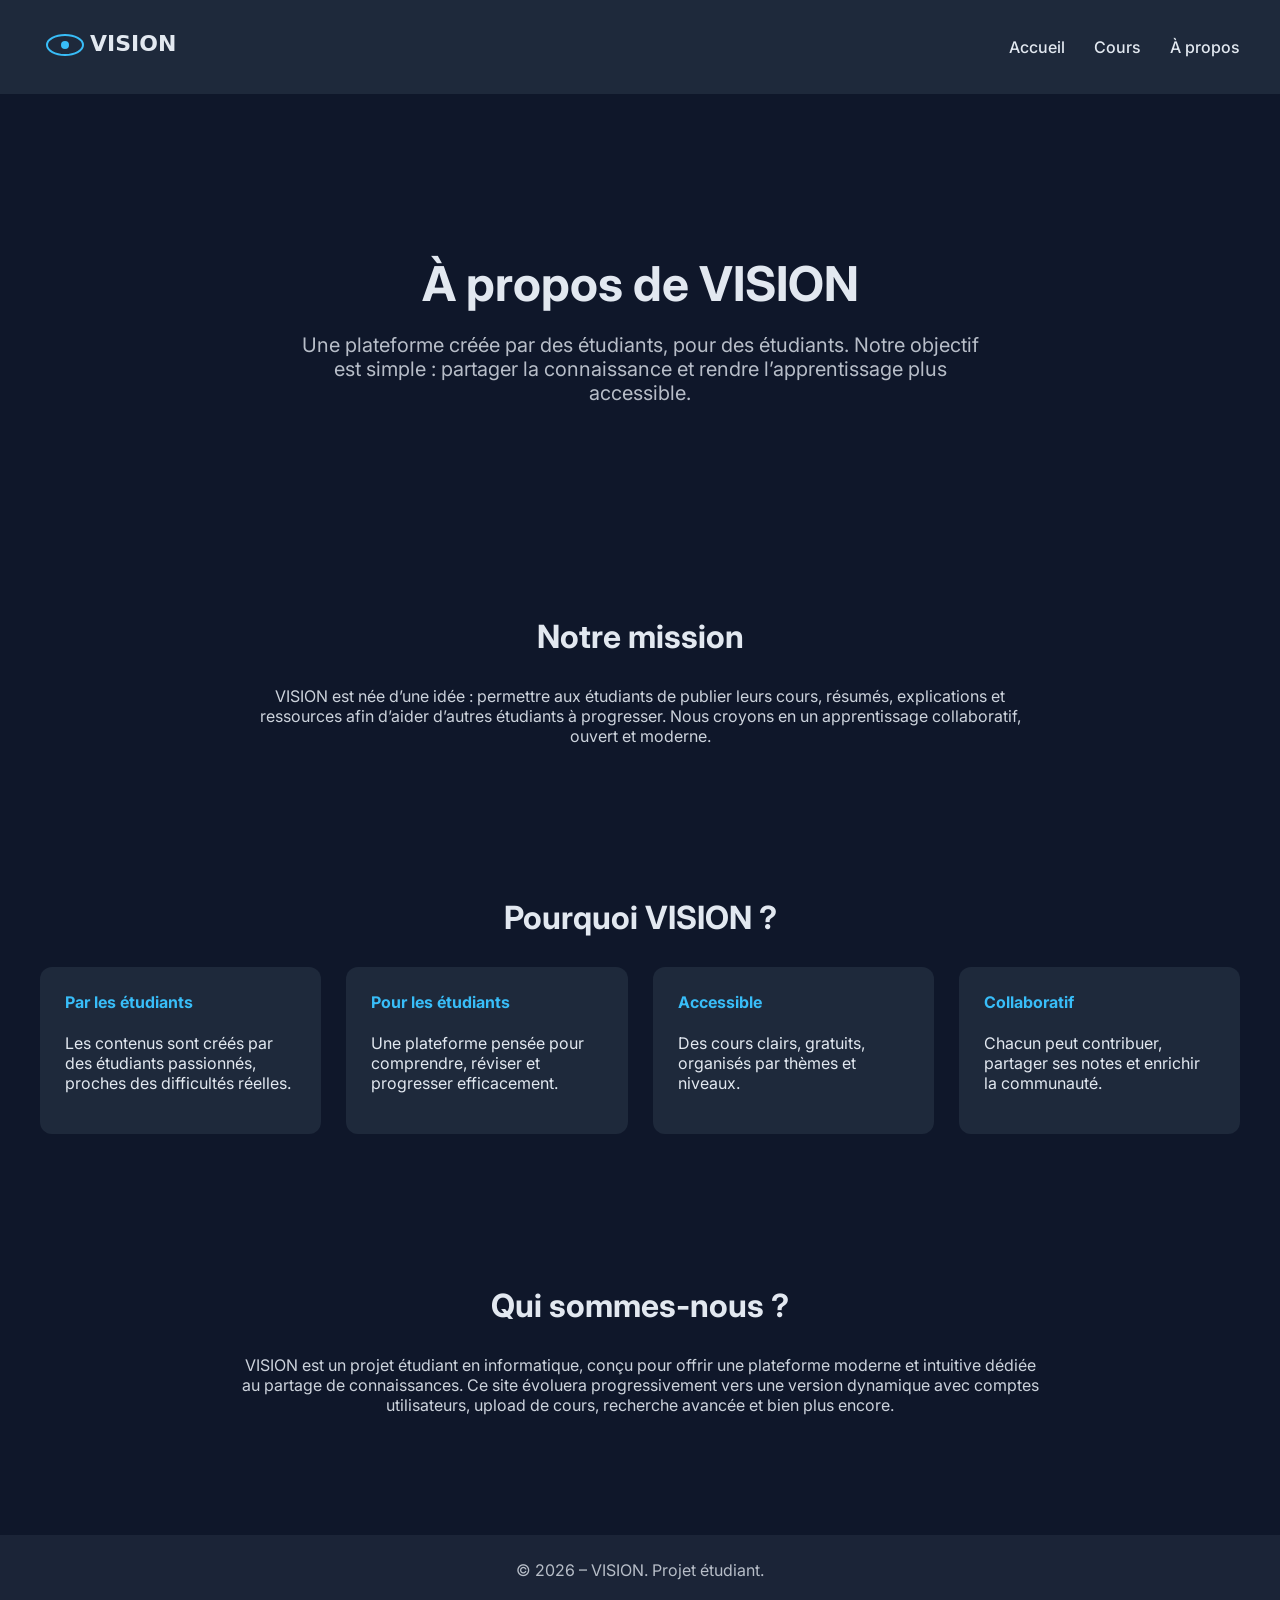
==== about.html @ dee1401d "Update V1.0" ====
<!DOCTYPE html>
<html lang="fr">
<head>
    <meta charset="UTF-8">
    <meta name="viewport" content="width=device-width, initial-scale=1.0">
    <title>À propos – VISION</title>

    <!-- Google Fonts -->
    <link href="https://fonts.googleapis.com/css2?family=Inter:wght@300;400;600;700&display=swap" rel="stylesheet">

    <!-- CSS global -->
    <link rel="stylesheet" href="css/style.css">
</head>

<body>

    <header>
        <div class="logo">
            <img src="img/logo-vision.svg" alt="Logo VISION">
        </div>
        <nav>
            <a href="index.html">Accueil</a>
            <a href="cours.html">Cours</a>
            <a href="about.html">À propos</a>
        </nav>
    </header>

    <section class="hero">
        <h2>À propos de VISION</h2>
        <p>
            Une plateforme créée par des étudiants, pour des étudiants.
            Notre objectif est simple : partager la connaissance et rendre l’apprentissage plus accessible.
        </p>
    </section>

    <section class="categories">
        <h3>Notre mission</h3>
        <p style="max-width: 800px; margin: auto; text-align: center; opacity: 0.9;">
            VISION est née d’une idée : permettre aux étudiants de publier leurs cours, résumés,
            explications et ressources afin d’aider d’autres étudiants à progresser.
            Nous croyons en un apprentissage collaboratif, ouvert et moderne.
        </p>
    </section>

    <section class="categories">
        <h3>Pourquoi VISION ?</h3>

        <div class="grid">
            <div class="card">
                <h4>Par les étudiants</h4>
                <p>Les contenus sont créés par des étudiants passionnés, proches des difficultés réelles.</p>
            </div>

            <div class="card">
                <h4>Pour les étudiants</h4>
                <p>Une plateforme pensée pour comprendre, réviser et progresser efficacement.</p>
            </div>

            <div class="card">
                <h4>Accessible</h4>
                <p>Des cours clairs, gratuits, organisés par thèmes et niveaux.</p>
            </div>

            <div class="card">
                <h4>Collaboratif</h4>
                <p>Chacun peut contribuer, partager ses notes et enrichir la communauté.</p>
            </div>
        </div>
    </section>

    <section class="categories">
        <h3>Qui sommes-nous ?</h3>
        <p style="max-width: 800px; margin: auto; text-align: center; opacity: 0.9;">
            VISION est un projet étudiant en informatique, conçu pour offrir une plateforme moderne
            et intuitive dédiée au partage de connaissances.  
            Ce site évoluera progressivement vers une version dynamique avec comptes utilisateurs,
            upload de cours, recherche avancée et bien plus encore.
        </p>
    </section>

    <footer>
        © 2026 – VISION. Projet étudiant.
    </footer>

</body>
</html>
---- css/style.css ----
body {
    margin: 0;
    font-family: 'Inter', sans-serif;
    background-color: #0f172a;
    color: #e2e8f0;
}

/* HEADER */
header {
    display: flex;
    justify-content: space-between;
    align-items: center;
    padding: 20px 40px;
    background-color: #1e293b;
    position: sticky;
    top: 0;
}

header h1 {
    margin: 0;
    font-size: 28px;
    font-weight: 700;
    color: #38bdf8;
}

nav a {
    margin-left: 25px;
    text-decoration: none;
    color: #e2e8f0;
    font-weight: 500;
}

nav a:hover {
    color: #38bdf8;
}

/* HERO */
.hero {
    text-align: center;
    padding: 120px 20px;
}

.hero h2 {
    font-size: 48px;
    margin-bottom: 20px;
    font-weight: 700;
}

.hero p {
    font-size: 20px;
    max-width: 700px;
    margin: auto;
    opacity: 0.8;
}

/* CATEGORIES */
.categories {
    padding: 60px 40px;
}

.categories h3 {
    font-size: 32px;
    margin-bottom: 30px;
    text-align: center;
}

.grid {
    display: grid;
    grid-template-columns: repeat(auto-fit, minmax(250px, 1fr));
    gap: 25px;
}

.card {
    background-color: #1e293b;
    padding: 25px;
    border-radius: 12px;
    transition: 0.2s;
    cursor: pointer;
}

.card:hover {
    transform: translateY(-5px);
    background-color: #334155;
}

.card h4 {
    margin-top: 0;
    color: #38bdf8;
}

/* FOOTER */
footer {
    text-align: center;
    padding: 25px;
    margin-top: 60px;
    background-color: #1e293b;
    opacity: 0.8;
}
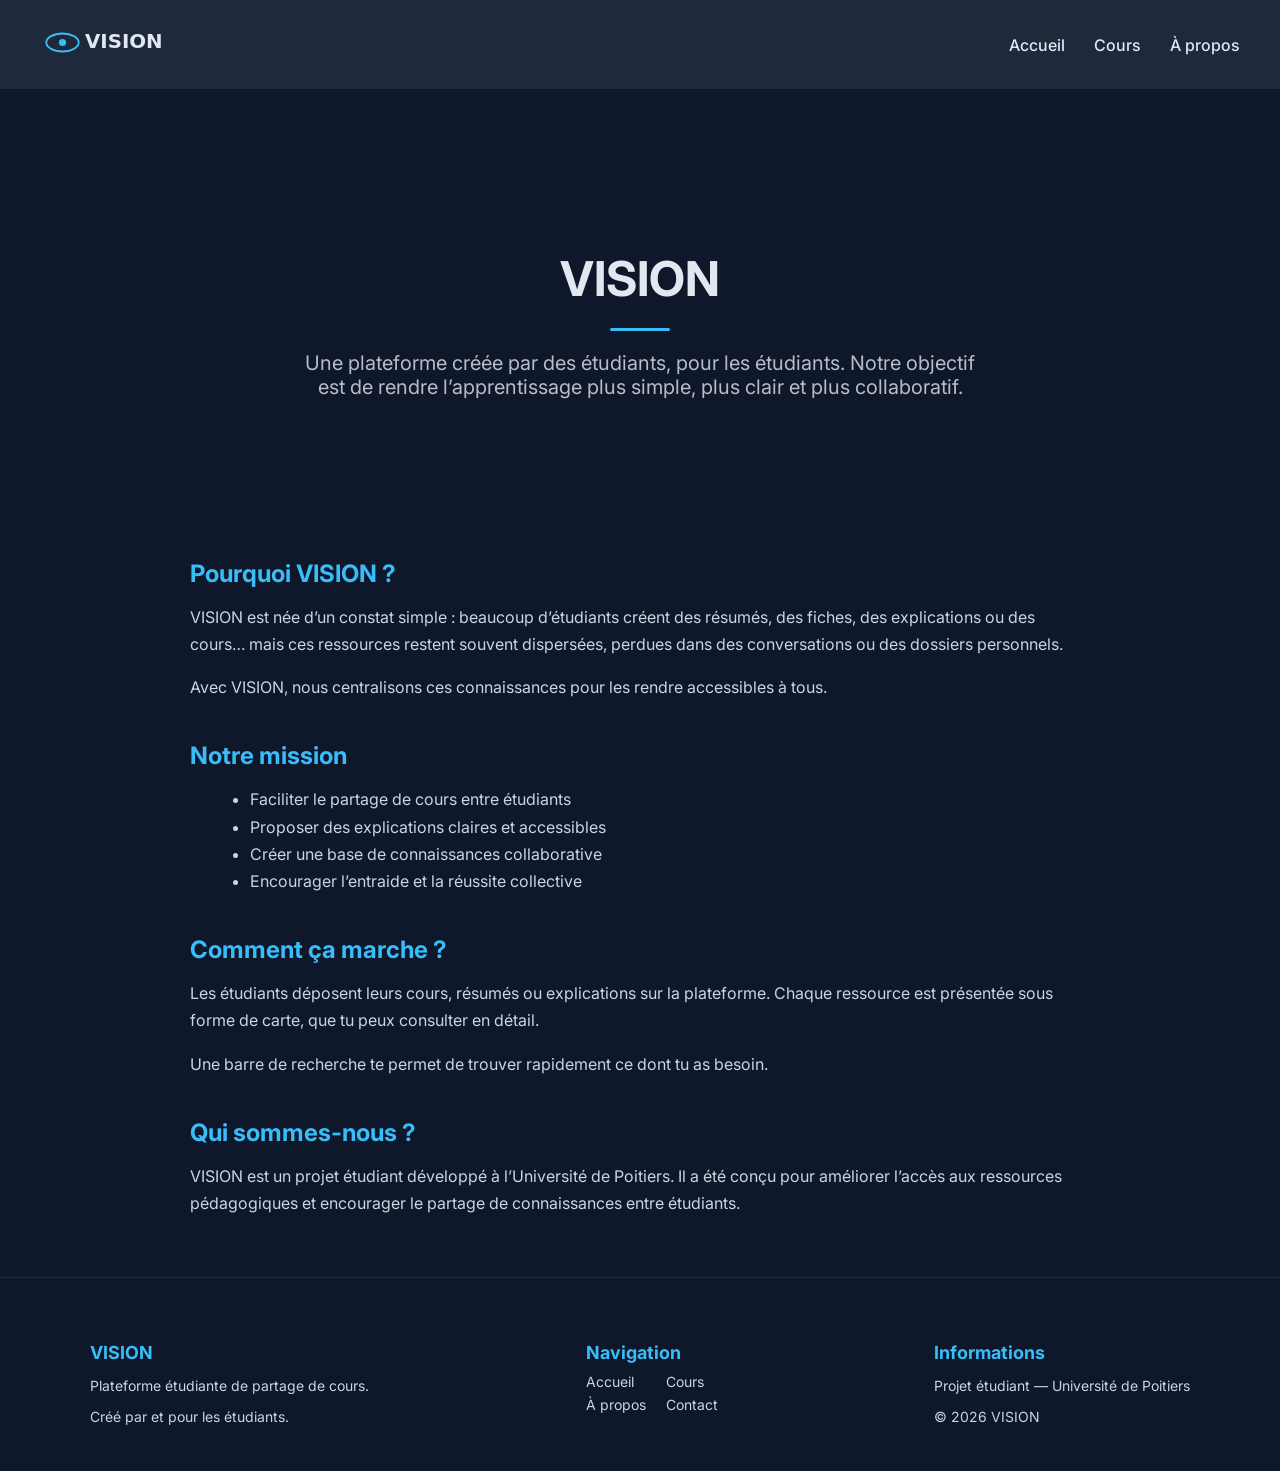
==== commit c4f97ff5: "Update V1.3" ====
--- a/about.html
+++ b/about.html
@@ -3,12 +3,10 @@
 <head>
     <meta charset="UTF-8">
     <meta name="viewport" content="width=device-width, initial-scale=1.0">
+    <link rel="icon" type="image/x-icon" href="img/favicon.ico">
     <title>À propos – VISION</title>
 
-    <!-- Google Fonts -->
     <link href="https://fonts.googleapis.com/css2?family=Inter:wght@300;400;600;700&display=swap" rel="stylesheet">
-
-    <!-- CSS global -->
     <link rel="stylesheet" href="css/style.css">
 </head>
 
@@ -16,70 +14,90 @@
 
     <header>
         <div class="logo">
-            <img src="img/logo-vision.svg" alt="Logo VISION">
+            <img src="img/logo-vision.svg" alt="Logo VISION" height="45">
         </div>
         <nav>
             <a href="index.html">Accueil</a>
             <a href="cours.html">Cours</a>
-            <a href="about.html">À propos</a>
+            <a href="about.html" class="active">À propos</a>
         </nav>
     </header>
 
     <section class="hero">
-        <h2>À propos de VISION</h2>
+        <h2>VISION</h2>
+        <div class="separator"></div>
         <p>
-            Une plateforme créée par des étudiants, pour des étudiants.
-            Notre objectif est simple : partager la connaissance et rendre l’apprentissage plus accessible.
+            Une plateforme créée par des étudiants, pour les étudiants.  
+            Notre objectif est de rendre l’apprentissage plus simple, plus clair et plus collaboratif.
         </p>
     </section>
 
-    <section class="categories">
-        <h3>Notre mission</h3>
-        <p style="max-width: 800px; margin: auto; text-align: center; opacity: 0.9;">
-            VISION est née d’une idée : permettre aux étudiants de publier leurs cours, résumés,
-            explications et ressources afin d’aider d’autres étudiants à progresser.
-            Nous croyons en un apprentissage collaboratif, ouvert et moderne.
+    <section class="about-section">
+        <h3>Pourquoi VISION ?</h3>
+        <p>
+            VISION est née d’un constat simple : beaucoup d’étudiants créent des résumés, des fiches,
+            des explications ou des cours… mais ces ressources restent souvent dispersées, perdues
+            dans des conversations ou des dossiers personnels.
+        </p>
+        <p>
+            Avec VISION, nous centralisons ces connaissances pour les rendre accessibles à tous.
         </p>
     </section>
 
-    <section class="categories">
-        <h3>Pourquoi VISION ?</h3>
-
-        <div class="grid">
-            <div class="card">
-                <h4>Par les étudiants</h4>
-                <p>Les contenus sont créés par des étudiants passionnés, proches des difficultés réelles.</p>
-            </div>
-
-            <div class="card">
-                <h4>Pour les étudiants</h4>
-                <p>Une plateforme pensée pour comprendre, réviser et progresser efficacement.</p>
-            </div>
-
-            <div class="card">
-                <h4>Accessible</h4>
-                <p>Des cours clairs, gratuits, organisés par thèmes et niveaux.</p>
-            </div>
-
-            <div class="card">
-                <h4>Collaboratif</h4>
-                <p>Chacun peut contribuer, partager ses notes et enrichir la communauté.</p>
-            </div>
-        </div>
+    <section class="about-section">
+        <h3>Notre mission</h3>
+        <ul>
+            <li>Faciliter le partage de cours entre étudiants</li>
+            <li>Proposer des explications claires et accessibles</li>
+            <li>Créer une base de connaissances collaborative</li>
+            <li>Encourager l’entraide et la réussite collective</li>
+        </ul>
     </section>
 
-    <section class="categories">
+    <section class="about-section">
+        <h3>Comment ça marche ?</h3>
+        <p>
+            Les étudiants déposent leurs cours, résumés ou explications sur la plateforme.
+            Chaque ressource est présentée sous forme de carte, que tu peux consulter en détail.
+        </p>
+        <p>
+            Une barre de recherche te permet de trouver rapidement ce dont tu as besoin.
+        </p>
+    </section>
+
+    <section class="about-section">
         <h3>Qui sommes-nous ?</h3>
-        <p style="max-width: 800px; margin: auto; text-align: center; opacity: 0.9;">
-            VISION est un projet étudiant en informatique, conçu pour offrir une plateforme moderne
-            et intuitive dédiée au partage de connaissances.  
-            Ce site évoluera progressivement vers une version dynamique avec comptes utilisateurs,
-            upload de cours, recherche avancée et bien plus encore.
+        <p>
+            VISION est un projet étudiant développé à l’Université de Poitiers.
+            Il a été conçu pour améliorer l’accès aux ressources pédagogiques
+            et encourager le partage de connaissances entre étudiants.
         </p>
     </section>
 
     <footer>
-        © 2026 – VISION. Projet étudiant.
+        <div class="footer-content">
+            <div class="footer-section">
+                <h4>VISION</h4>
+                <p>Plateforme étudiante de partage de cours.</p>
+                <p>Créé par et pour les étudiants.</p>
+            </div>
+
+            <div class="footer-section">
+                <h4>Navigation</h4>
+                <div class="footer-nav-grid">
+                    <a href="index.html">Accueil</a>
+                    <a href="cours.html">Cours</a>
+                    <a href="about.html">À propos</a>
+                    <a href="contact.html">Contact</a>
+                </div>
+            </div>
+
+            <div class="footer-section">
+                <h4>Informations</h4>
+                <p>Projet étudiant — Université de Poitiers</p>
+                <p>© 2026 VISION</p>
+            </div>
+        </div>
     </footer>
 
 </body>
--- a/css/style.css
+++ b/css/style.css
@@ -5,7 +5,7 @@
     color: #e2e8f0;
 }
 
-/* HEADER */
+/* PARTIE HEADER */
 header {
     display: flex;
     justify-content: space-between;
@@ -34,7 +34,7 @@
     color: #38bdf8;
 }
 
-/* HERO */
+/* PARTIE HERO */
 .hero {
     text-align: center;
     padding: 120px 20px;
@@ -53,12 +53,12 @@
     opacity: 0.8;
 }
 
-/* CATEGORIES */
-.categories {
+/* PARTIE THEMES */
+.themes {
     padding: 60px 40px;
 }
 
-.categories h3 {
+.themes h3 {
     font-size: 32px;
     margin-bottom: 30px;
     text-align: center;
@@ -88,11 +88,148 @@
     color: #38bdf8;
 }
 
-/* FOOTER */
+/* PARTIE FOOTER */
 footer {
-    text-align: center;
-    padding: 25px;
+    background: #0f172a;
+    padding: 40px 20px;
     margin-top: 60px;
-    background-color: #1e293b;
-    opacity: 0.8;
+    border-top: 1px solid #1e293b;
+}
+
+.footer-content {
+    max-width: 1100px;
+    margin: auto;
+    display: flex;
+    justify-content: space-between;
+    flex-wrap: wrap;
+    gap: 40px;
+}
+
+.footer-section h4 {
+    margin-bottom: 10px;
+    font-size: 18px;
+    color: #38bdf8;
+}
+
+.footer-section p,
+.footer-section a {
+    color: #cbd5e1;
+    font-size: 14px;
+    text-decoration: none;
+    display: block;
+    margin-bottom: 6px;
+}
+
+.footer-section a:hover {
+    color: #38bdf8;
+}
+.footer-nav-grid {
+    display: grid;
+    grid-template-columns: repeat(2, auto);
+    gap: 6px 20px; /* espace vertical et horizontal */
+}
+
+.footer-nav-grid a {
+    margin: 0; /* on enlève le margin-bottom des liens */
+}
+
+/* PARTIE CONTACT */
+
+.contact-form {
+    display: flex;
+    flex-direction: column;
+    gap: 18px;
+}
+
+.contact-form label {
+    font-size: 14px;
+    color: #94a3b8;
+}
+
+.contact-form input,
+.contact-form textarea {
+    background: #0f172a;
+    border: 1px solid #1e293b;
+    padding: 12px 14px;
+    border-radius: 8px;
+    color: #e2e8f0;
+    font-size: 15px;
+    transition: 0.2s;
+}
+
+.contact-form input:focus,
+.contact-form textarea:focus {
+    border-color: #38bdf8;
+    box-shadow: 0 0 0 2px rgba(56, 189, 248, 0.3);
+    outline: none;
+}
+
+.contact-form button {
+    background: #38bdf8;
+    color: #0f172a;
+    padding: 12px;
+    border: none;
+    border-radius: 8px;
+    font-weight: 600;
+    cursor: pointer;
+    transition: 0.2s;
+    font-size: 15px;
+}
+
+.contact-form button:hover {
+    background: #0ea5e9;
+}
+
+/* Partie Barre de recherche */
+.search-container {
+    max-width: 600px;
+    margin: 20px auto 40px auto;
+}
+
+#search-input {
+    width: 100%;
+    padding: 14px 18px;
+    background: #0f172a;
+    border: 1px solid #1e293b;
+    border-radius: 10px;
+    color: #e2e8f0;
+    font-size: 16px;
+    transition: 0.2s;
+}
+
+#search-input:focus {
+    border-color: #38bdf8;
+    box-shadow: 0 0 0 2px rgba(56, 189, 248, 0.3);
+    outline: none;
+}
+
+/* Partie about */
+.about-section {
+    max-width: 900px;
+    margin: 40px auto;
+    padding: 0 20px;
+}
+
+.about-section h3 {
+    font-size: 24px;
+    margin-bottom: 10px;
+    color: #38bdf8;
+}
+
+.about-section p, 
+.about-section ul {
+    color: #cbd5e1;
+    line-height: 1.7;
+}
+
+.about-section ul {
+    margin-left: 20px;
+}
+/* PARTIE Separateur */
+.separator {
+    width: 60px;
+    height: 3px;
+    background: #38bdf8;
+    margin: 10px auto 20px auto;
+    border-radius: 3px;
 }
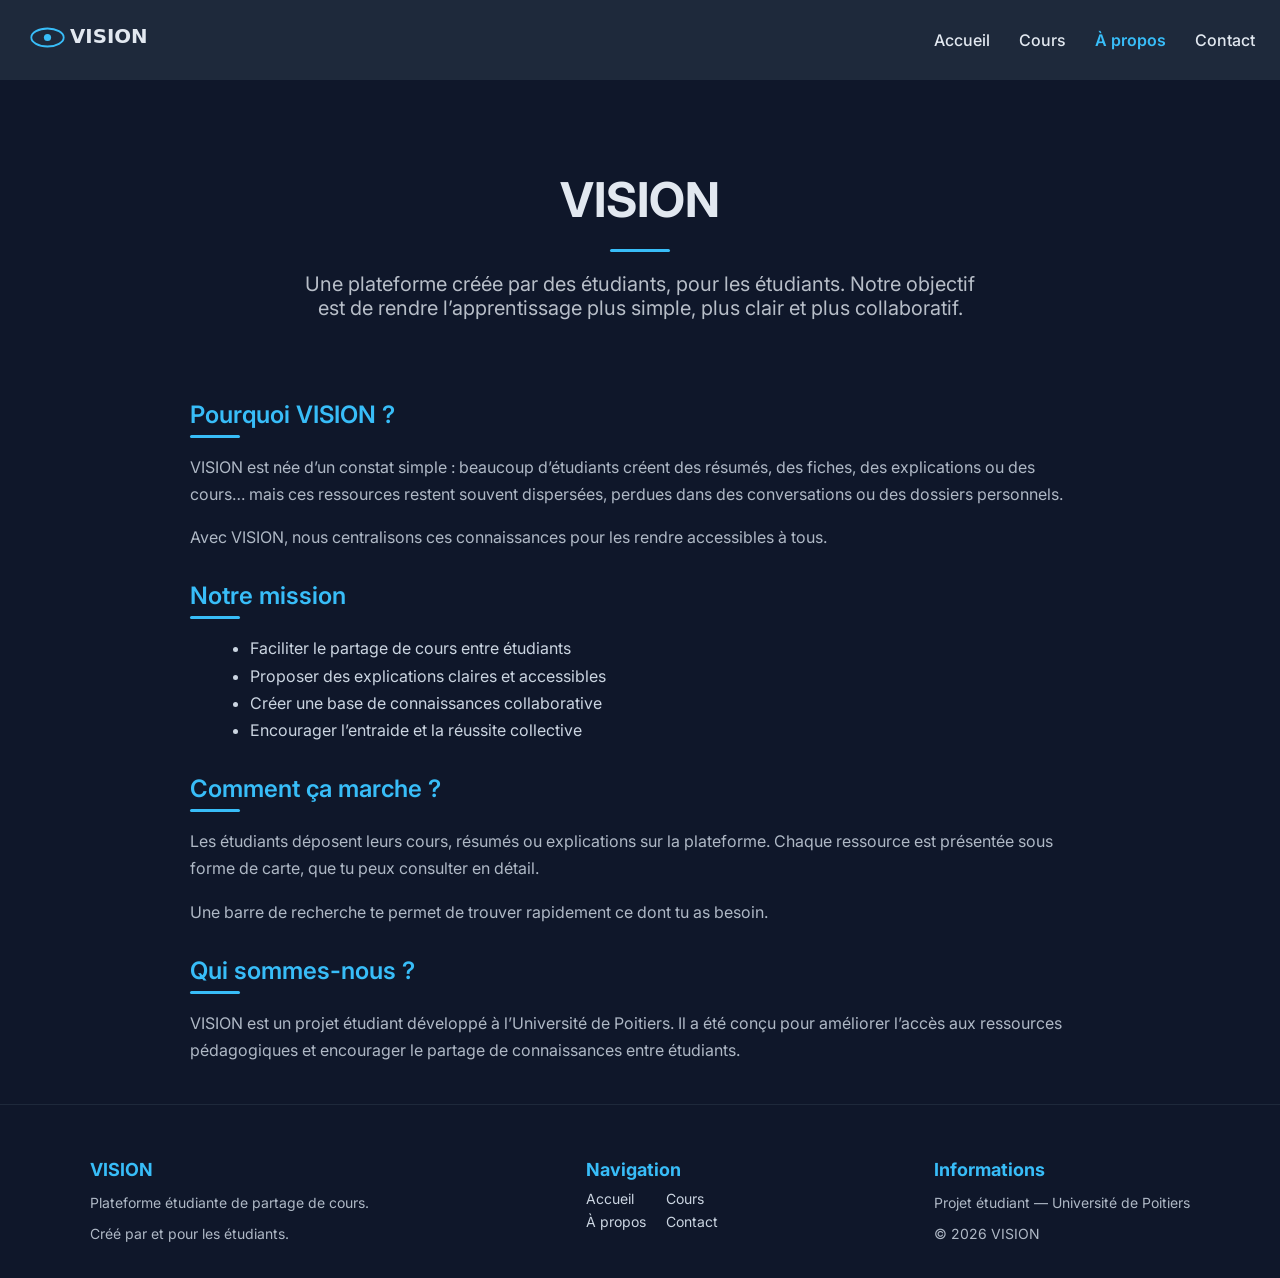
==== commit 035550fb: "Update V1.4" ====
--- a/about.html
+++ b/about.html
@@ -20,6 +20,7 @@
             <a href="index.html">Accueil</a>
             <a href="cours.html">Cours</a>
             <a href="about.html" class="active">À propos</a>
+            <a href="contact.html">Contact</a>
         </nav>
     </header>
 
--- a/css/style.css
+++ b/css/style.css
@@ -1,3 +1,7 @@
+/* ===========================
+   BASE
+=========================== */
+
 body {
     margin: 0;
     font-family: 'Inter', sans-serif;
@@ -5,15 +9,39 @@
     color: #e2e8f0;
 }
 
-/* PARTIE HEADER */
+h2 {
+    font-size: 36px;
+    font-weight: 700;
+}
+
+h3 {
+    font-size: 24px;
+    font-weight: 600;
+}
+
+p {
+    font-size: 16px;
+    opacity: 0.85;
+}
+
+section {
+    padding: 40px 20px;
+}
+
+/* ===========================
+   HEADER
+=========================== */
+
 header {
     display: flex;
     justify-content: space-between;
     align-items: center;
-    padding: 20px 40px;
+    padding: 15px 25px;
+    border-bottom: 1px solid #1e293b;
     background-color: #1e293b;
     position: sticky;
     top: 0;
+    z-index: 10;
 }
 
 header h1 {
@@ -30,14 +58,22 @@
     font-weight: 500;
 }
 
+nav a.active {
+    color: #38bdf8;
+    font-weight: 600;
+}
+
 nav a:hover {
     color: #38bdf8;
 }
 
-/* PARTIE HERO */
+/* ===========================
+   HERO
+=========================== */
+
 .hero {
     text-align: center;
-    padding: 120px 20px;
+    padding: 50px 20px;
 }
 
 .hero h2 {
@@ -53,9 +89,12 @@
     opacity: 0.8;
 }
 
-/* PARTIE THEMES */
+/* ===========================
+   THEMES / GRID
+=========================== */
+
 .themes {
-    padding: 60px 40px;
+    padding: 40px 20px;
 }
 
 .themes h3 {
@@ -70,29 +109,56 @@
     gap: 25px;
 }
 
+/* ===========================
+   CARDS
+=========================== */
+
 .card {
     background-color: #1e293b;
-    padding: 25px;
-    border-radius: 12px;
-    transition: 0.2s;
+    padding: 28px;
+    border-radius: 14px;
+    transition: 0.25s ease;
     cursor: pointer;
+    border: 1px solid transparent;
+    display: flex;
+    flex-direction: column;
+    gap: 12px;
 }
 
 .card:hover {
-    transform: translateY(-5px);
+    transform: translateY(-4px);
     background-color: #334155;
+    border-color: #38bdf8;
+    box-shadow: 0 6px 24px rgba(0,0,0,0.35);
 }
 
 .card h4 {
-    margin-top: 0;
-    color: #38bdf8;
-}
-
-/* PARTIE FOOTER */
+    margin: 0;
+    font-size: 20px;
+    color: #38bdf8;
+    font-weight: 600;
+}
+
+.card p {
+    margin: 0;
+    opacity: 0.85;
+    line-height: 1.5;
+}
+
+.card-author {
+    margin-top: auto;
+    font-size: 14px;
+    opacity: 0.6;
+}
+
+/* ===========================
+   FOOTER
+=========================== */
+
 footer {
     background: #0f172a;
-    padding: 40px 20px;
-    margin-top: 60px;
+    padding: 30px 20px;
+    margin-top: 40px;
     border-top: 1px solid #1e293b;
 }
 
@@ -123,17 +189,20 @@
 .footer-section a:hover {
     color: #38bdf8;
 }
+
 .footer-nav-grid {
     display: grid;
     grid-template-columns: repeat(2, auto);
-    gap: 6px 20px; /* espace vertical et horizontal */
+    gap: 6px 20px;
 }
 
 .footer-nav-grid a {
-    margin: 0; /* on enlève le margin-bottom des liens */
-}
-
-/* PARTIE CONTACT */
+    margin: 0;
+}
+
+/* ===========================
+   CONTACT FORM
+=========================== */
 
 .contact-form {
     display: flex;
@@ -180,7 +249,10 @@
     background: #0ea5e9;
 }
 
-/* Partie Barre de recherche */
+/* ===========================
+   SEARCH BAR
+=========================== */
+
 .search-container {
     max-width: 600px;
     margin: 20px auto 40px auto;
@@ -203,10 +275,13 @@
     outline: none;
 }
 
-/* Partie about */
+/* ===========================
+   ABOUT PAGE
+=========================== */
+
 .about-section {
     max-width: 900px;
-    margin: 40px auto;
+    margin: 30px auto;
     padding: 0 20px;
 }
 
@@ -216,7 +291,17 @@
     color: #38bdf8;
 }
 
-.about-section p, 
+.about-section h3::after {
+    content: "";
+    display: block;
+    width: 50px;
+    height: 3px;
+    background: #38bdf8;
+    margin-top: 6px;
+    border-radius: 3px;
+}
+
+.about-section p,
 .about-section ul {
     color: #cbd5e1;
     line-height: 1.7;
@@ -225,7 +310,11 @@
 .about-section ul {
     margin-left: 20px;
 }
-/* PARTIE Separateur */
+
+/* ===========================
+   SEPARATOR
+=========================== */
+
 .separator {
     width: 60px;
     height: 3px;
